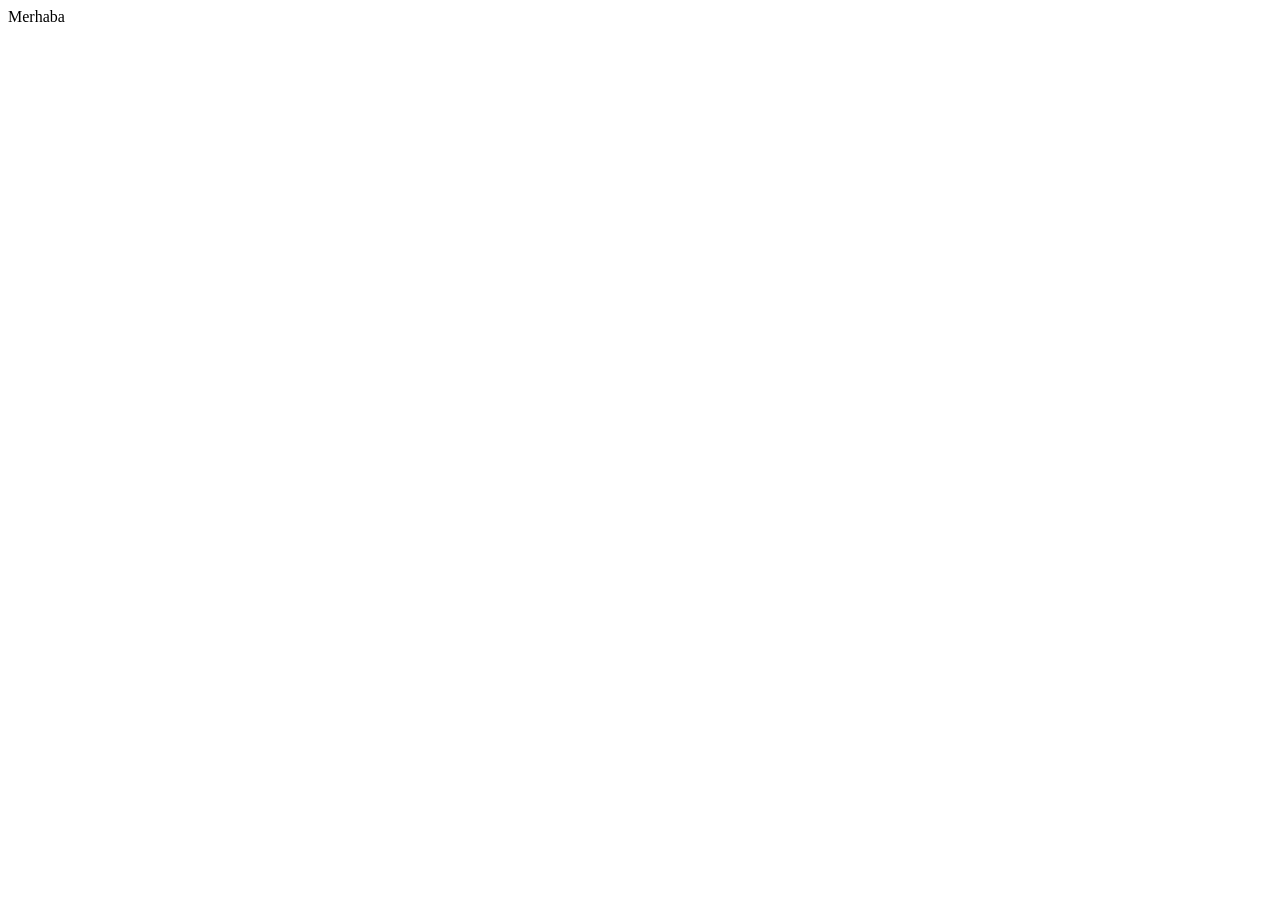
==== docs/index.html @ 9336b8a6 "first commit" ====
<!DOCTYPE html>
<html lang="en">
<head>
    <meta charset="UTF-8">
    <meta name="viewport" content="width=device-width, initial-scale=1.0">
    <meta name="description" content="A Rust library for fetching and processing web content.">
    <title>Document</title>

    <meta property="og:title" content="Document">
    <meta property="og:description" content="A Rust library for fetching and processing web content.">
    <meta property="og:image" content="">
</head>
<body>
    Merhaba
</body>
</html>
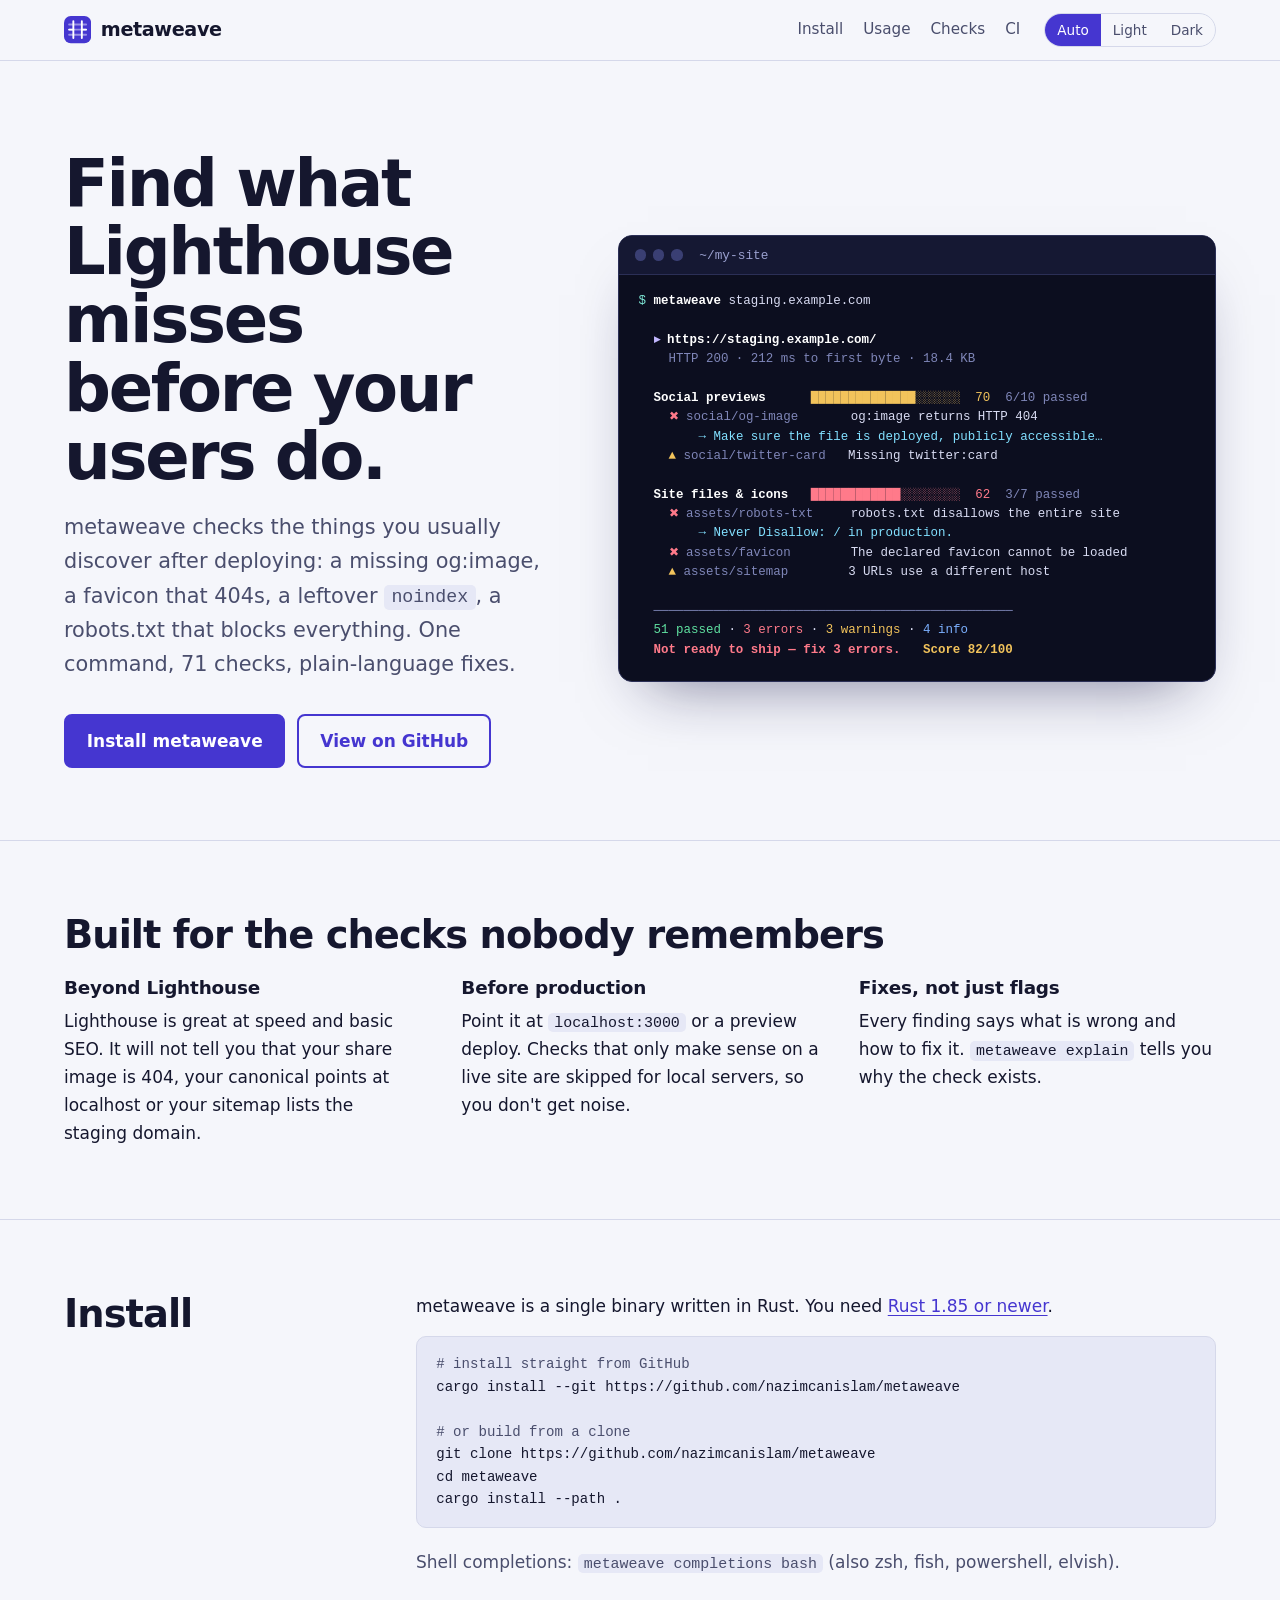
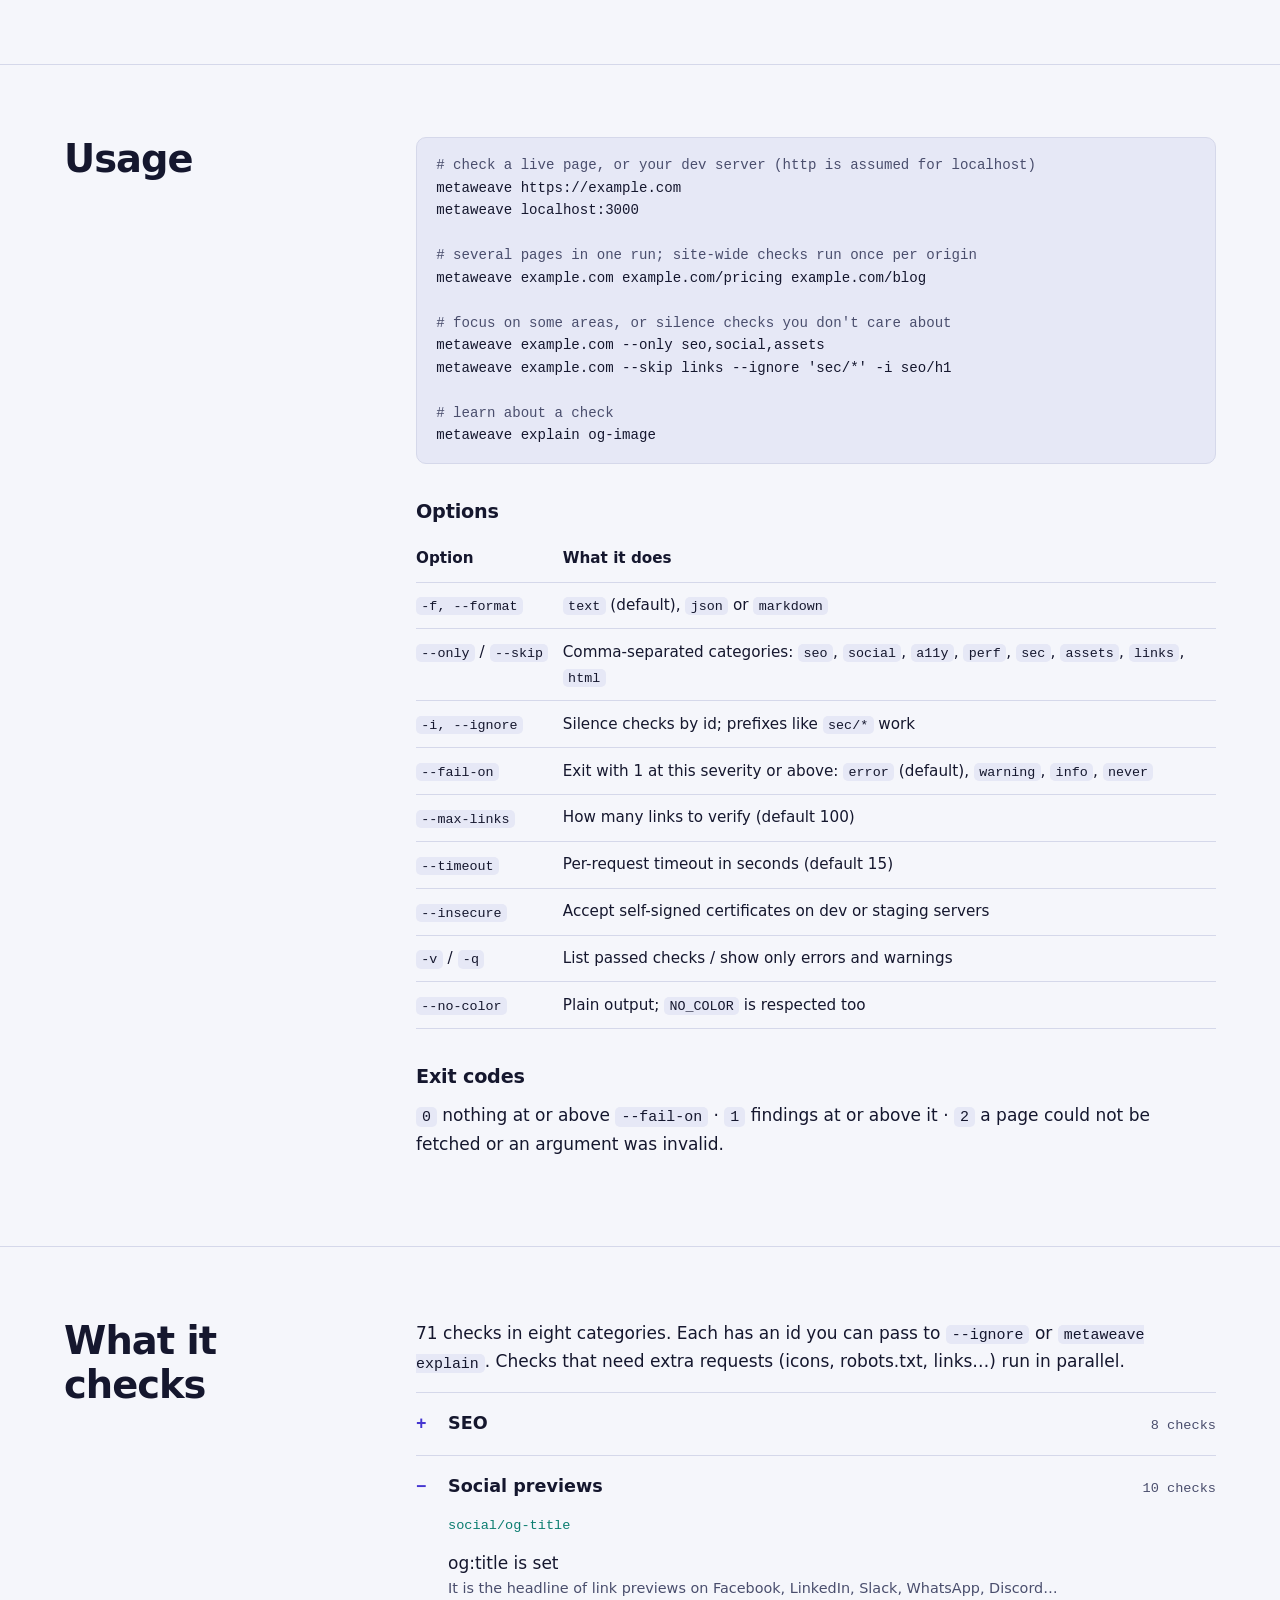
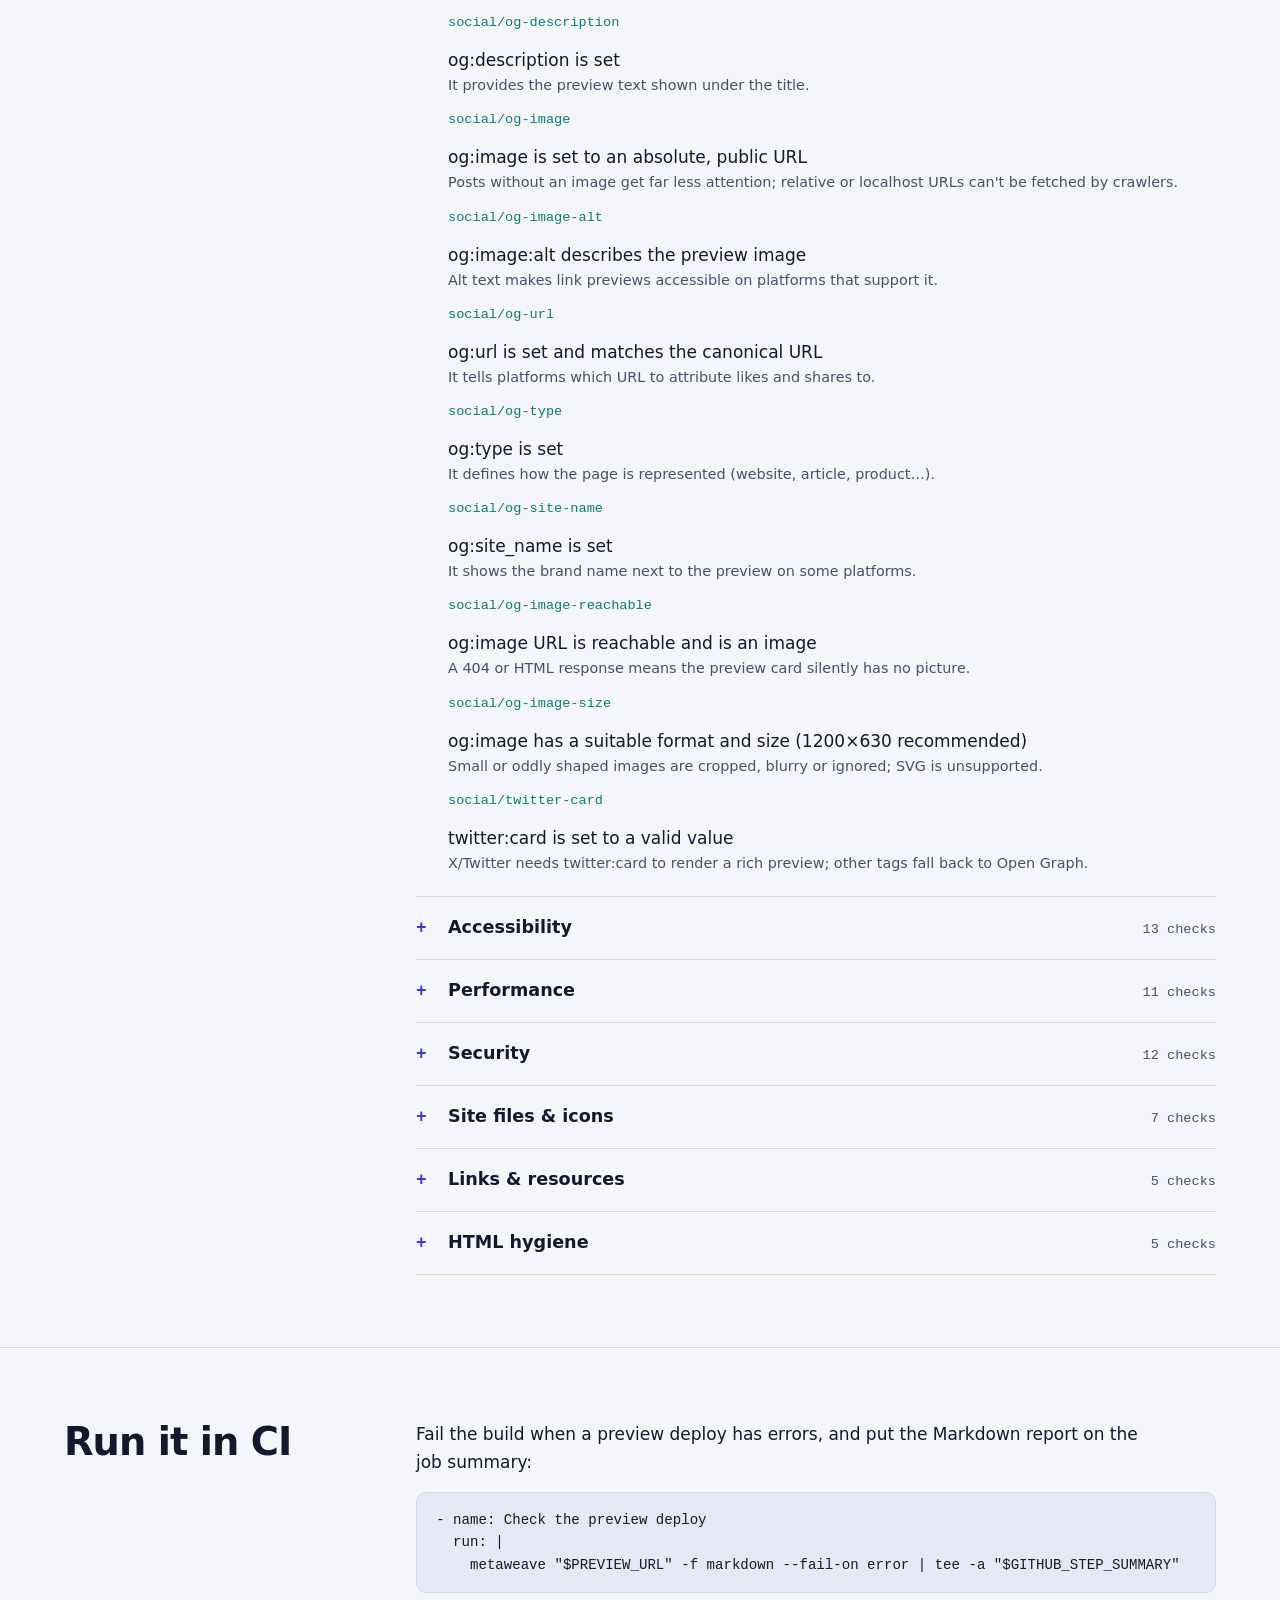
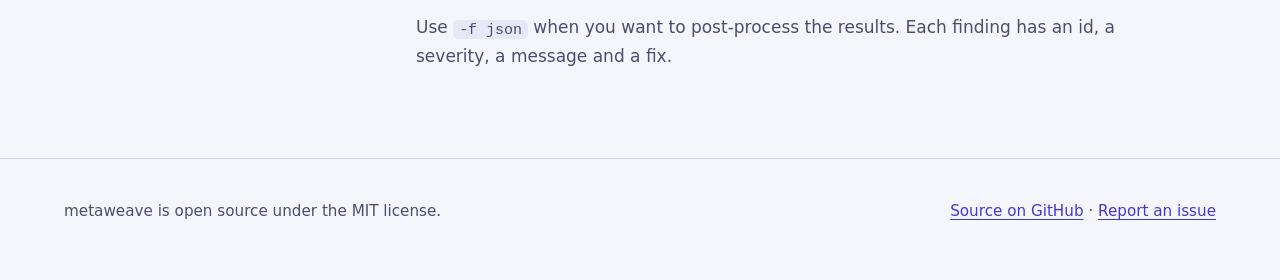
==== commit e2b57ef1: "second commmit" ====
--- a/docs/index.html
+++ b/docs/index.html
@@ -1,16 +1,905 @@
-<!DOCTYPE html>
-<html lang="en">
-<head>
-    <meta charset="UTF-8">
-    <meta name="viewport" content="width=device-width, initial-scale=1.0">
-    <meta name="description" content="A Rust library for fetching and processing web content.">
-    <title>Document</title>
-
-    <meta property="og:title" content="Document">
-    <meta property="og:description" content="A Rust library for fetching and processing web content.">
-    <meta property="og:image" content="">
-</head>
-<body>
-    Merhaba
-</body>
-</html>+<!doctype html>
+<html lang="en" style="color-scheme: dark light">
+  <head>
+    <meta charset="utf-8" />
+    <meta name="viewport" content="width=device-width, initial-scale=1" />
+    <title>metaweave — check your website before it ships</title>
+    <meta
+      name="description"
+      content="metaweave is a fast command-line tool that checks SEO, social previews, accessibility, performance, security and broken links before you deploy."
+    />
+    <link rel="canonical" href="https://nazimcanislam.github.io/metaweave/" />
+    <meta name="theme-color" content="#4536d0" />
+
+    <meta property="og:type" content="website" />
+    <meta property="og:site_name" content="metaweave" />
+    <meta
+      property="og:title"
+      content="metaweave — check your website before it ships"
+    />
+    <meta
+      property="og:description"
+      content="One command, 70+ pre-production checks: Open Graph, favicons, robots.txt, sitemap, security headers, accessibility, broken links and more."
+    />
+    <meta
+      property="og:url"
+      content="https://nazimcanislam.github.io/metaweave/"
+    />
+    <meta
+      property="og:image"
+      content="https://nazimcanislam.github.io/metaweave/og.png"
+    />
+    <meta
+      property="og:image:alt"
+      content="The metaweave logo next to the text “Check your website before it ships”."
+    />
+    <meta name="twitter:card" content="summary_large_image" />
+
+    <link rel="icon" href="favicon.svg" type="image/svg+xml" />
+    <link rel="icon" href="favicon.ico" sizes="32x32" />
+    <link rel="apple-touch-icon" href="apple-touch-icon.png" />
+    <link rel="manifest" href="site.webmanifest" />
+
+    <link rel="stylesheet" href="style.css" />
+
+    <script type="application/ld+json">
+      {
+        "@context": "https://schema.org",
+        "@type": "SoftwareApplication",
+        "name": "metaweave",
+        "applicationCategory": "DeveloperApplication",
+        "operatingSystem": "Linux, macOS, Windows",
+        "description": "A command-line tool that checks websites for SEO, social preview, accessibility, performance and security problems before launch.",
+        "offers": { "@type": "Offer", "price": "0", "priceCurrency": "USD" }
+      }
+    </script>
+  </head>
+
+  <body>
+    <a class="skip" href="#main">Skip to content</a>
+
+    <header class="site-header">
+      <div class="wrap bar">
+        <a class="brand" href="." aria-label="metaweave, back to top">
+          <svg viewBox="0 0 32 32" aria-hidden="true" focusable="false">
+            <rect width="32" height="32" rx="8" fill="var(--accent)" />
+            <path
+              d="M6 10h20M6 16h20M6 22h20"
+              stroke="var(--accent-ink)"
+              stroke-width="2.2"
+              stroke-linecap="round"
+              opacity=".45"
+            />
+            <path
+              d="M11 6v20M21 6v20"
+              stroke="var(--accent-ink)"
+              stroke-width="2.2"
+              stroke-linecap="round"
+            />
+            <path
+              d="M6 16h5m10 0h5"
+              stroke="var(--accent-ink)"
+              stroke-width="2.2"
+              stroke-linecap="round"
+            />
+          </svg>
+          metaweave
+        </a>
+        <nav class="nav" aria-label="Sections">
+          <a href="#install">Install</a>
+          <a href="#usage">Usage</a>
+          <a href="#checks">Checks</a>
+          <a href="#ci">CI</a>
+        </nav>
+        <fieldset class="theme">
+          <legend>Color theme</legend>
+          <input type="radio" name="theme" id="theme-auto" checked />
+          <label for="theme-auto">Auto</label>
+          <input type="radio" name="theme" id="theme-light" />
+          <label for="theme-light">Light</label>
+          <input type="radio" name="theme" id="theme-dark" />
+          <label for="theme-dark">Dark</label>
+        </fieldset>
+      </div>
+    </header>
+
+    <main id="main">
+      <div id="top" class="hero">
+        <div class="wrap">
+          <div>
+            <h1>Find what Lighthouse misses before your users do.</h1>
+            <p class="lead">
+              metaweave checks the things you usually discover after deploying:
+              a missing og:image, a favicon that 404s, a leftover
+              <code>noindex</code>, a robots.txt that blocks everything. One
+              command, <span data-total>71</span> checks, plain-language fixes.
+            </p>
+            <div class="cta">
+              <a class="btn primary" href="#install">Install metaweave</a>
+              <a
+                class="btn ghost"
+                href="https://github.com/nazimcanislam/metaweave"
+                >View on GitHub</a
+              >
+            </div>
+          </div>
+
+          <div
+            class="term"
+            role="img"
+            aria-label="Terminal showing metaweave reporting two errors and two warnings for a staging site"
+          >
+            <div class="term-bar">
+              <span class="dot"></span><span class="dot"></span
+              ><span class="dot"></span
+              ><span class="term-title">~/my-site</span>
+            </div>
+            <pre
+              aria-hidden="true"
+            ><span class="p">$</span> <span class="b">metaweave</span> staging.example.com
+
+  <span class="m">▸</span> <span class="b">https://staging.example.com/</span>
+    <span class="d">HTTP 200 · 212 ms to first byte · 18.4 KB</span>
+
+  <span class="b">Social previews</span>      <span class="y">██████████████░░░░░░</span>  <span class="y">70</span>  <span class="d">6/10 passed</span>
+    <span class="r">✖</span> <span class="d">social/og-image</span>       og:image returns HTTP 404
+        <span class="c">→ Make sure the file is deployed, publicly accessible…</span>
+    <span class="y">▲</span> <span class="d">social/twitter-card</span>   Missing twitter:card
+
+  <span class="b">Site files &amp; icons</span>   <span class="r">████████████░░░░░░░░</span>  <span class="r">62</span>  <span class="d">3/7 passed</span>
+    <span class="r">✖</span> <span class="d">assets/robots-txt</span>     robots.txt disallows the entire site
+        <span class="c">→ Never Disallow: / in production.</span>
+    <span class="r">✖</span> <span class="d">assets/favicon</span>        The declared favicon cannot be loaded
+    <span class="y">▲</span> <span class="d">assets/sitemap</span>        3 URLs use a different host
+
+  <span class="d">────────────────────────────────────────────────</span>
+  <span class="g">51 passed</span> · <span class="r">3 errors</span> · <span class="y">3 warnings</span> · <span class="u">4 info</span>
+  <span class="r"><b>Not ready to ship — fix 3 errors.</b></span>   <span class="y"><b>Score 82/100</b></span></pre>
+          </div>
+        </div>
+      </div>
+
+      <section aria-labelledby="why">
+        <div class="wrap">
+          <h2 id="why">Built for the checks nobody remembers</h2>
+          <div class="why">
+            <p>
+              <strong>Beyond Lighthouse</strong>Lighthouse is great at speed and
+              basic SEO. It will not tell you that your share image is 404, your
+              canonical points at localhost or your sitemap lists the staging
+              domain.
+            </p>
+            <p>
+              <strong>Before production</strong>Point it at
+              <code>localhost:3000</code> or a preview deploy. Checks that only
+              make sense on a live site are skipped for local servers, so you
+              don't get noise.
+            </p>
+            <p>
+              <strong>Fixes, not just flags</strong>Every finding says what is
+              wrong and how to fix it. <code>metaweave explain</code> tells you
+              why the check exists.
+            </p>
+          </div>
+        </div>
+      </section>
+
+      <section id="install" aria-labelledby="install-h">
+        <div class="wrap split">
+          <div>
+            <h2 id="install-h">Install</h2>
+          </div>
+          <div>
+            <p>
+              metaweave is a single binary written in Rust. You need
+              <a href="https://rustup.rs">Rust 1.85 or newer</a>.
+            </p>
+            <pre
+              class="code"
+            ><code><span class="c"># install straight from GitHub</span>
+cargo install --git https://github.com/nazimcanislam/metaweave
+
+<span class="c"># or build from a clone</span>
+git clone https://github.com/nazimcanislam/metaweave
+cd metaweave
+cargo install --path .</code></pre>
+            <p class="muted">
+              Shell completions: <code>metaweave completions bash</code> (also
+              zsh, fish, powershell, elvish).
+            </p>
+          </div>
+        </div>
+      </section>
+
+      <section id="usage" aria-labelledby="usage-h">
+        <div class="wrap split">
+          <div>
+            <h2 id="usage-h">Usage</h2>
+          </div>
+          <div>
+            <pre
+              class="code"
+            ><code><span class="c"># check a live page, or your dev server (http is assumed for localhost)</span>
+metaweave https://example.com
+metaweave localhost:3000
+
+<span class="c"># several pages in one run; site-wide checks run once per origin</span>
+metaweave example.com example.com/pricing example.com/blog
+
+<span class="c"># focus on some areas, or silence checks you don't care about</span>
+metaweave example.com --only seo,social,assets
+metaweave example.com --skip links --ignore 'sec/*' -i seo/h1
+
+<span class="c"># learn about a check</span>
+metaweave explain og-image</code></pre>
+
+            <h3>Options</h3>
+            <div class="table-scroll">
+              <table>
+                <thead>
+                  <tr>
+                    <th scope="col">Option</th>
+                    <th scope="col">What it does</th>
+                  </tr>
+                </thead>
+                <tbody>
+                  <tr>
+                    <td><code>-f, --format</code></td>
+                    <td>
+                      <code>text</code> (default), <code>json</code> or
+                      <code>markdown</code>
+                    </td>
+                  </tr>
+                  <tr>
+                    <td><code>--only</code> / <code>--skip</code></td>
+                    <td>
+                      Comma-separated categories: <code>seo</code>,
+                      <code>social</code>, <code>a11y</code>, <code>perf</code>,
+                      <code>sec</code>, <code>assets</code>, <code>links</code>,
+                      <code>html</code>
+                    </td>
+                  </tr>
+                  <tr>
+                    <td><code>-i, --ignore</code></td>
+                    <td>
+                      Silence checks by id; prefixes like
+                      <code>sec/*</code> work
+                    </td>
+                  </tr>
+                  <tr>
+                    <td><code>--fail-on</code></td>
+                    <td>
+                      Exit with 1 at this severity or above:
+                      <code>error</code> (default), <code>warning</code>,
+                      <code>info</code>, <code>never</code>
+                    </td>
+                  </tr>
+                  <tr>
+                    <td><code>--max-links</code></td>
+                    <td>How many links to verify (default 100)</td>
+                  </tr>
+                  <tr>
+                    <td><code>--timeout</code></td>
+                    <td>Per-request timeout in seconds (default 15)</td>
+                  </tr>
+                  <tr>
+                    <td><code>--insecure</code></td>
+                    <td>
+                      Accept self-signed certificates on dev or staging servers
+                    </td>
+                  </tr>
+                  <tr>
+                    <td><code>-v</code> / <code>-q</code></td>
+                    <td>List passed checks / show only errors and warnings</td>
+                  </tr>
+                  <tr>
+                    <td><code>--no-color</code></td>
+                    <td>
+                      Plain output; <code>NO_COLOR</code> is respected too
+                    </td>
+                  </tr>
+                </tbody>
+              </table>
+            </div>
+
+            <h3>Exit codes</h3>
+            <p>
+              <code>0</code> nothing at or above <code>--fail-on</code> ·
+              <code>1</code> findings at or above it · <code>2</code> a page
+              could not be fetched or an argument was invalid.
+            </p>
+          </div>
+        </div>
+      </section>
+
+      <section id="checks" aria-labelledby="checks-h">
+        <div class="wrap split">
+          <div>
+            <h2 id="checks-h">What it checks</h2>
+          </div>
+          <div>
+            <p>
+              <span data-total>71</span> checks in eight categories. Each has an
+              id you can pass to <code>--ignore</code> or
+              <code>metaweave explain</code>. Checks that need extra requests
+              (icons, robots.txt, links…) run in parallel.
+            </p>
+            <!-- checks:start -->
+            <details class="cat">
+              <summary>SEO<span class="n">8 checks</span></summary>
+              <dl>
+                <dt>seo/title</dt>
+                <dd>
+                  Document has a &lt;title&gt; of a sensible length (10–60
+                  chars)<small
+                    >The title is the headline in search results and browser
+                    tabs; long titles get truncated.</small
+                  >
+                </dd>
+                <dt>seo/description</dt>
+                <dd>
+                  Meta description is present and 50–160 chars<small
+                    >Search engines use it as the result snippet; auto-generated
+                    ones are often poor.</small
+                  >
+                </dd>
+                <dt>seo/canonical</dt>
+                <dd>
+                  Canonical URL is declared, absolute and points at the right
+                  host<small
+                    >Prevents duplicate content and stops localhost/staging URLs
+                    from leaking into search.</small
+                  >
+                </dd>
+                <dt>seo/h1</dt>
+                <dd>
+                  Page has exactly one &lt;h1&gt;<small
+                    >The h1 tells users and crawlers what the page is
+                    about.</small
+                  >
+                </dd>
+                <dt>seo/indexable</dt>
+                <dd>
+                  Page is not blocked from indexing (noindex)<small
+                    >A leftover noindex from staging silently removes the page
+                    from search results.</small
+                  >
+                </dd>
+                <dt>seo/structured-data</dt>
+                <dd>
+                  JSON-LD structured data is present and valid JSON<small
+                    >Structured data enables rich results (breadcrumbs,
+                    articles, products, FAQs).</small
+                  >
+                </dd>
+                <dt>seo/viewport</dt>
+                <dd>
+                  Responsive viewport meta tag is set<small
+                    >Without it mobile browsers render a zoomed-out desktop
+                    page; Google indexes mobile-first.</small
+                  >
+                </dd>
+                <dt>seo/link-text</dt>
+                <dd>
+                  Links use descriptive text (no “click here”)<small
+                    >Generic link text carries no meaning for crawlers or
+                    screen-reader users.</small
+                  >
+                </dd>
+              </dl>
+            </details>
+            <details class="cat" open>
+              <summary>Social previews<span class="n">10 checks</span></summary>
+              <dl>
+                <dt>social/og-title</dt>
+                <dd>
+                  og:title is set<small
+                    >It is the headline of link previews on Facebook, LinkedIn,
+                    Slack, WhatsApp, Discord…</small
+                  >
+                </dd>
+                <dt>social/og-description</dt>
+                <dd>
+                  og:description is set<small
+                    >It provides the preview text shown under the title.</small
+                  >
+                </dd>
+                <dt>social/og-image</dt>
+                <dd>
+                  og:image is set to an absolute, public URL<small
+                    >Posts without an image get far less attention; relative or
+                    localhost URLs can&#x27;t be fetched by crawlers.</small
+                  >
+                </dd>
+                <dt>social/og-image-alt</dt>
+                <dd>
+                  og:image:alt describes the preview image<small
+                    >Alt text makes link previews accessible on platforms that
+                    support it.</small
+                  >
+                </dd>
+                <dt>social/og-url</dt>
+                <dd>
+                  og:url is set and matches the canonical URL<small
+                    >It tells platforms which URL to attribute likes and shares
+                    to.</small
+                  >
+                </dd>
+                <dt>social/og-type</dt>
+                <dd>
+                  og:type is set<small
+                    >It defines how the page is represented (website, article,
+                    product…).</small
+                  >
+                </dd>
+                <dt>social/og-site-name</dt>
+                <dd>
+                  og:site_name is set<small
+                    >It shows the brand name next to the preview on some
+                    platforms.</small
+                  >
+                </dd>
+                <dt>social/og-image-reachable</dt>
+                <dd>
+                  og:image URL is reachable and is an image<small
+                    >A 404 or HTML response means the preview card silently has
+                    no picture.</small
+                  >
+                </dd>
+                <dt>social/og-image-size</dt>
+                <dd>
+                  og:image has a suitable format and size (1200×630
+                  recommended)<small
+                    >Small or oddly shaped images are cropped, blurry or
+                    ignored; SVG is unsupported.</small
+                  >
+                </dd>
+                <dt>social/twitter-card</dt>
+                <dd>
+                  twitter:card is set to a valid value<small
+                    >X/Twitter needs twitter:card to render a rich preview;
+                    other tags fall back to Open Graph.</small
+                  >
+                </dd>
+              </dl>
+            </details>
+            <details class="cat">
+              <summary>Accessibility<span class="n">13 checks</span></summary>
+              <dl>
+                <dt>a11y/lang</dt>
+                <dd>
+                  &lt;html&gt; has a valid lang attribute<small
+                    >Screen readers pick pronunciation rules from it; browsers
+                    use it for translation and hyphenation.</small
+                  >
+                </dd>
+                <dt>a11y/img-alt</dt>
+                <dd>
+                  Every &lt;img&gt; has an alt attribute<small
+                    >Without alt, screen readers read out the file name and
+                    blind users miss the content.</small
+                  >
+                </dd>
+                <dt>a11y/link-name</dt>
+                <dd>
+                  Every link has an accessible name<small
+                    >Icon-only or empty links are announced as just
+                    “link”.</small
+                  >
+                </dd>
+                <dt>a11y/button-name</dt>
+                <dd>
+                  Every button has an accessible name<small
+                    >Unlabelled buttons are unusable with a screen
+                    reader.</small
+                  >
+                </dd>
+                <dt>a11y/form-label</dt>
+                <dd>
+                  Every form field has a label<small
+                    >Placeholders disappear and are not labels; unlabelled
+                    fields can&#x27;t be identified by assistive tech.</small
+                  >
+                </dd>
+                <dt>a11y/heading-order</dt>
+                <dd>
+                  Headings are non-empty and do not skip levels<small
+                    >Screen-reader users navigate by headings; skipped levels
+                    break the outline.</small
+                  >
+                </dd>
+                <dt>a11y/viewport-zoom</dt>
+                <dd>
+                  Pinch-zoom is not disabled<small
+                    >Users with low vision rely on zooming.</small
+                  >
+                </dd>
+                <dt>a11y/duplicate-id</dt>
+                <dd>
+                  id attributes are unique<small
+                    >Duplicate ids break label associations, anchors and ARIA
+                    references.</small
+                  >
+                </dd>
+                <dt>a11y/landmarks</dt>
+                <dd>
+                  Page has a &lt;main&gt; landmark<small
+                    >Landmarks let assistive-tech users jump straight to the
+                    content.</small
+                  >
+                </dd>
+                <dt>a11y/iframe-title</dt>
+                <dd>
+                  Every &lt;iframe&gt; has a title<small
+                    >The title tells screen-reader users what the frame
+                    contains.</small
+                  >
+                </dd>
+                <dt>a11y/video-captions</dt>
+                <dd>
+                  Videos provide captions or subtitles<small
+                    >Deaf and hard-of-hearing users need captions (WCAG
+                    1.2.2).</small
+                  >
+                </dd>
+                <dt>a11y/tabindex</dt>
+                <dd>
+                  No positive tabindex values<small
+                    >Positive tabindex overrides the natural focus order and
+                    confuses keyboard users.</small
+                  >
+                </dd>
+                <dt>a11y/skip-link</dt>
+                <dd>
+                  A “skip to content” link is available<small
+                    >Keyboard users otherwise tab through the whole navigation
+                    on every page.</small
+                  >
+                </dd>
+              </dl>
+            </details>
+            <details class="cat">
+              <summary>Performance<span class="n">11 checks</span></summary>
+              <dl>
+                <dt>perf/ttfb</dt>
+                <dd>
+                  Server responds quickly (TTFB ≤ 600 ms)<small
+                    >A slow first byte delays everything else, including Largest
+                    Contentful Paint.</small
+                  >
+                </dd>
+                <dt>perf/html-size</dt>
+                <dd>
+                  HTML document is lean (&lt; 100 KB)<small
+                    >Large HTML delays parsing and first render.</small
+                  >
+                </dd>
+                <dt>perf/compression</dt>
+                <dd>
+                  HTML is served compressed (gzip/brotli/zstd)<small
+                    >Compression typically cuts text transfer by 70% or
+                    more.</small
+                  >
+                </dd>
+                <dt>perf/redirects</dt>
+                <dd>
+                  Page is reached without redirect chains<small
+                    >Each redirect adds a full round trip before content starts
+                    loading.</small
+                  >
+                </dd>
+                <dt>perf/render-blocking</dt>
+                <dd>
+                  Scripts in &lt;head&gt; are async, defer or modules<small
+                    >Synchronous scripts block HTML parsing and delay first
+                    paint.</small
+                  >
+                </dd>
+                <dt>perf/img-dimensions</dt>
+                <dd>
+                  Images declare width and height<small
+                    >Without dimensions the layout jumps when images load
+                    (Cumulative Layout Shift).</small
+                  >
+                </dd>
+                <dt>perf/img-lazy</dt>
+                <dd>
+                  Below-the-fold images are lazy-loaded<small
+                    >Lazy loading saves bandwidth and speeds up the initial
+                    render.</small
+                  >
+                </dd>
+                <dt>perf/img-format</dt>
+                <dd>
+                  Modern image formats (WebP/AVIF/SVG) are used<small
+                    >WebP and AVIF are often 25–50% smaller than
+                    JPEG/PNG.</small
+                  >
+                </dd>
+                <dt>perf/dom-size</dt>
+                <dd>
+                  DOM is reasonably small (&lt; 1500 elements)<small
+                    >Large DOMs slow down style calculation, layout and memory
+                    use.</small
+                  >
+                </dd>
+                <dt>perf/cache-headers</dt>
+                <dd>
+                  Static assets have cache headers<small
+                    >Without caching, repeat visits re-download every
+                    file.</small
+                  >
+                </dd>
+                <dt>perf/img-weight</dt>
+                <dd>
+                  Images are reasonably sized (&lt; 500 KB each)<small
+                    >Oversized images are the most common cause of slow
+                    pages.</small
+                  >
+                </dd>
+              </dl>
+            </details>
+            <details class="cat">
+              <summary>Security<span class="n">12 checks</span></summary>
+              <dl>
+                <dt>sec/https</dt>
+                <dd>
+                  Site is served over HTTPS and http:// redirects to it<small
+                    >HTTPS protects users and is required for many modern
+                    browser features.</small
+                  >
+                </dd>
+                <dt>sec/hsts</dt>
+                <dd>
+                  Strict-Transport-Security is set (max-age ≥ 6 months)<small
+                    >HSTS prevents downgrade attacks by forcing HTTPS.</small
+                  >
+                </dd>
+                <dt>sec/csp</dt>
+                <dd>
+                  Content-Security-Policy is set and avoids unsafe-inline<small
+                    >CSP is the strongest defence against cross-site
+                    scripting.</small
+                  >
+                </dd>
+                <dt>sec/nosniff</dt>
+                <dd>
+                  X-Content-Type-Options: nosniff is set<small
+                    >It stops browsers from MIME-sniffing responses into
+                    executable types.</small
+                  >
+                </dd>
+                <dt>sec/frame-protection</dt>
+                <dd>
+                  Clickjacking protection (frame-ancestors /
+                  X-Frame-Options)<small
+                    >It stops other sites from embedding your pages in invisible
+                    frames.</small
+                  >
+                </dd>
+                <dt>sec/referrer-policy</dt>
+                <dd>
+                  Referrer-Policy is set<small
+                    >It controls how much URL information leaks to other
+                    sites.</small
+                  >
+                </dd>
+                <dt>sec/permissions-policy</dt>
+                <dd>
+                  Permissions-Policy is set<small
+                    >It disables powerful features (camera, geolocation…) you
+                    don&#x27;t use.</small
+                  >
+                </dd>
+                <dt>sec/mixed-content</dt>
+                <dd>
+                  No http:// subresources on HTTPS pages<small
+                    >Browsers block or warn about mixed content, breaking images
+                    and scripts.</small
+                  >
+                </dd>
+                <dt>sec/sri</dt>
+                <dd>
+                  Third-party scripts and styles use Subresource Integrity<small
+                    >SRI ensures a compromised CDN can&#x27;t inject malicious
+                    code into your page.</small
+                  >
+                </dd>
+                <dt>sec/target-blank</dt>
+                <dd>
+                  target=&quot;_blank&quot; links use
+                  rel=&quot;noopener&quot;<small
+                    >Older browsers give the opened page access to
+                    window.opener.</small
+                  >
+                </dd>
+                <dt>sec/cookies</dt>
+                <dd>
+                  Cookies set Secure, HttpOnly and SameSite<small
+                    >These flags protect session cookies from theft and
+                    CSRF.</small
+                  >
+                </dd>
+                <dt>sec/server-header</dt>
+                <dd>
+                  Server headers don&#x27;t reveal software versions<small
+                    >Version banners help attackers target known
+                    vulnerabilities.</small
+                  >
+                </dd>
+              </dl>
+            </details>
+            <details class="cat">
+              <summary>
+                Site files &amp; icons<span class="n">7 checks</span>
+              </summary>
+              <dl>
+                <dt>assets/favicon</dt>
+                <dd>
+                  Favicon is declared and reachable<small
+                    >A missing favicon shows a blank tab icon and fills server
+                    logs with 404s.</small
+                  >
+                </dd>
+                <dt>assets/apple-touch-icon</dt>
+                <dd>
+                  Apple touch icon (180×180) is available<small
+                    >It is used when people add your site to the iOS home
+                    screen.</small
+                  >
+                </dd>
+                <dt>assets/manifest</dt>
+                <dd>
+                  Web app manifest is valid (name, 192/512 icons)<small
+                    >It is needed for installable PWAs and good Android
+                    home-screen icons.</small
+                  >
+                </dd>
+                <dt>assets/theme-color</dt>
+                <dd>
+                  theme-color meta tag is set<small
+                    >It tints the browser UI on mobile to match your
+                    brand.</small
+                  >
+                </dd>
+                <dt>assets/robots-txt</dt>
+                <dd>
+                  robots.txt exists and doesn&#x27;t block everything<small
+                    >A leftover “Disallow: /” from staging removes the whole
+                    site from search.</small
+                  >
+                </dd>
+                <dt>assets/sitemap</dt>
+                <dd>
+                  sitemap.xml exists, is valid and lists production URLs<small
+                    >It helps crawlers discover pages; wrong hosts mean staging
+                    URLs get indexed.</small
+                  >
+                </dd>
+                <dt>assets/not-found-page</dt>
+                <dd>
+                  Unknown URLs return a real 404 status<small
+                    >Soft 404s (200 on missing pages) confuse search engines and
+                    monitoring.</small
+                  >
+                </dd>
+              </dl>
+            </details>
+            <details class="cat">
+              <summary>
+                Links &amp; resources<span class="n">5 checks</span>
+              </summary>
+              <dl>
+                <dt>links/internal</dt>
+                <dd>
+                  Internal links resolve without errors<small
+                    >Broken links hurt users and SEO.</small
+                  >
+                </dd>
+                <dt>links/external</dt>
+                <dd>
+                  External links are alive<small
+                    >Dead outbound links make a site look abandoned.</small
+                  >
+                </dd>
+                <dt>links/resources</dt>
+                <dd>
+                  Images, scripts and stylesheets load<small
+                    >A 404 resource means a broken layout or missing
+                    functionality.</small
+                  >
+                </dd>
+                <dt>links/anchors</dt>
+                <dd>
+                  #fragment links point to existing ids<small
+                    >Broken in-page anchors silently do nothing.</small
+                  >
+                </dd>
+                <dt>links/placeholder</dt>
+                <dd>
+                  No placeholder links (href=&quot;#&quot; or javascript:)<small
+                    >They aren&#x27;t real links: inaccessible, and they break
+                    middle-click and open-in-new-tab.</small
+                  >
+                </dd>
+              </dl>
+            </details>
+            <details class="cat">
+              <summary>HTML hygiene<span class="n">5 checks</span></summary>
+              <dl>
+                <dt>html/status</dt>
+                <dd>
+                  Page responds with a 2xx status<small
+                    >Error pages are not indexed and usually indicate a broken
+                    deploy.</small
+                  >
+                </dd>
+                <dt>html/doctype</dt>
+                <dd>
+                  Document starts with &lt;!DOCTYPE html&gt;<small
+                    >Without it browsers fall into quirks mode with inconsistent
+                    rendering.</small
+                  >
+                </dd>
+                <dt>html/charset</dt>
+                <dd>
+                  Character encoding is declared as UTF-8<small
+                    >Otherwise special characters (ş, ğ, ü, é, emoji…) may
+                    render as garbage.</small
+                  >
+                </dd>
+                <dt>html/deprecated</dt>
+                <dd>
+                  No obsolete HTML elements<small
+                    >Tags like font, center and marquee are unsupported or
+                    discouraged.</small
+                  >
+                </dd>
+                <dt>html/meta-refresh</dt>
+                <dd>
+                  No &lt;meta http-equiv=&quot;refresh&quot;&gt; redirects<small
+                    >Meta refresh is slow and bad for accessibility and
+                    SEO.</small
+                  >
+                </dd>
+              </dl>
+            </details>
+            <!-- checks:end -->
+          </div>
+        </div>
+      </section>
+
+      <section id="ci" aria-labelledby="ci-h">
+        <div class="wrap split">
+          <div>
+            <h2 id="ci-h">Run it in CI</h2>
+          </div>
+          <div>
+            <p>
+              Fail the build when a preview deploy has errors, and put the
+              Markdown report on the job summary:
+            </p>
+            <pre class="code"><code>- name: Check the preview deploy
+  run: |
+    metaweave "$PREVIEW_URL" -f markdown --fail-on error | tee -a "$GITHUB_STEP_SUMMARY"</code></pre>
+            <p class="muted">
+              Use <code>-f json</code> when you want to post-process the
+              results. Each finding has an id, a severity, a message and a fix.
+            </p>
+          </div>
+        </div>
+      </section>
+    </main>
+
+    <footer>
+      <div class="wrap">
+        <p>metaweave is open source under the MIT license.</p>
+        <p>
+          <a href="https://github.com/nazimcanislam/metaweave" target="_blank">Source on GitHub</a>
+          <span>·</span>
+          <a href="https://github.com/nazimcanislam/metaweave/issues" target="_blank">Report an issue</a>
+        </p>
+      </div>
+    </footer>
+  </body>
+</html>
--- a/docs/style.css
+++ b/docs/style.css
@@ -0,0 +1,206 @@
+/* metaweave docs — light/dark theming is pure CSS:
+   • default follows the OS (prefers-color-scheme)
+   • the radio buttons in the header override it via :has() */
+
+:root {
+  color-scheme: light dark;
+  --bg: #f5f6fb;
+  --bg-soft: #eceef8;
+  --ink: #15172e;
+  --ink-soft: #4a4e6d;
+  --line: #d5d8ea;
+  --accent: #4536d0;
+  --accent-ink: #ffffff;
+  --thread: #0b7d70;
+  --code-bg: #e6e8f6;
+  --focus: #4536d0;
+  --serif:  "Segoe UI", system-ui, -apple-system, "Helvetica Neue", Arial, sans-serif;
+  --mono: ui-monospace, "SF Mono", Menlo, Consolas, "Liberation Mono", monospace;
+}
+
+@media (prefers-color-scheme: dark) {
+  :root:not(:has(#theme-light:checked)) {
+    --bg: #0f1226;
+    --bg-soft: #171a35;
+    --ink: #e9ebfb;
+    --ink-soft: #a9aed0;
+    --line: #2b2f56;
+    --accent: #a99cff;
+    --accent-ink: #0f1226;
+    --thread: #4fd8c4;
+    --code-bg: #1b1f3f;
+    --focus: #a99cff;
+  }
+}
+
+:root:has(#theme-dark:checked) {
+  color-scheme: dark;
+  --bg: #0f1226;
+  --bg-soft: #171a35;
+  --ink: #e9ebfb;
+  --ink-soft: #a9aed0;
+  --line: #2b2f56;
+  --accent: #a99cff;
+  --accent-ink: #0f1226;
+  --thread: #4fd8c4;
+  --code-bg: #1b1f3f;
+  --focus: #a99cff;
+}
+
+:root:has(#theme-light:checked) { color-scheme: light; }
+
+*, *::before, *::after { box-sizing: border-box; }
+html { scroll-behavior: smooth; scroll-padding-top: 5rem; }
+@media (prefers-reduced-motion: reduce) { html { scroll-behavior: auto; } }
+
+body {
+  margin: 0;
+  background: var(--bg);
+  color: var(--ink);
+  font-family: var(--serif);
+  font-size: 1.0625rem;
+  line-height: 1.65;
+  -webkit-font-smoothing: antialiased;
+}
+
+a { color: var(--accent); text-underline-offset: 0.2em; }
+a:hover { text-decoration-thickness: 2px; }
+:focus-visible { outline: 3px solid var(--focus); outline-offset: 3px; border-radius: 4px; }
+
+.skip {
+  position: absolute; left: 1rem; top: -4rem; z-index: 20;
+  background: var(--accent); color: var(--accent-ink);
+  padding: 0.6rem 1rem; border-radius: 6px; text-decoration: none; font-weight: 600;
+}
+.skip:focus { top: 1rem; }
+
+.wrap { width: min(72rem, 100% - 2.5rem); margin-inline: auto; }
+
+/* ── header ─────────────────────────────────────────── */
+.site-header {
+  position: sticky; top: 0; z-index: 10;
+  background: color-mix(in srgb, var(--bg) 88%, transparent);
+  backdrop-filter: blur(10px);
+  border-bottom: 1px solid var(--line);
+}
+.bar { display: flex; align-items: center; gap: 1.5rem; min-height: 3.75rem; }
+.brand {
+  display: inline-flex; align-items: center; gap: 0.6rem;
+  font-weight: 800; font-size: 1.2rem; letter-spacing: -0.02em;
+  color: var(--ink); text-decoration: none;
+}
+.brand svg { width: 1.7rem; height: 1.7rem; }
+.nav { display: flex; gap: 1.25rem; margin-left: auto; }
+.nav a { color: var(--ink-soft); text-decoration: none; font-weight: 500; font-size: 0.95rem; }
+.nav a:hover { color: var(--ink); text-decoration: underline; }
+
+.theme { border: 0; margin: 0; padding: 0; display: flex; border: 1px solid var(--line); border-radius: 999px; overflow: hidden; }
+.theme legend { position: absolute; width: 1px; height: 1px; overflow: hidden; clip-path: inset(50%); }
+.theme input { position: absolute; opacity: 0; width: 1px; height: 1px; }
+.theme label {
+  padding: 0.3rem 0.75rem; font-size: 0.85rem; font-weight: 500; cursor: pointer;
+  color: var(--ink-soft); user-select: none;
+}
+.theme label:hover { color: var(--ink); }
+.theme input:checked + label { background: var(--accent); color: var(--accent-ink); }
+.theme input:focus-visible + label { outline: 3px solid var(--focus); outline-offset: -3px; }
+
+/* ── hero ───────────────────────────────────────────── */
+.hero { padding: clamp(2.5rem, 7vw, 5.5rem) 0 clamp(2.5rem, 6vw, 4.5rem); }
+.hero .wrap { display: grid; gap: 3rem; grid-template-columns: minmax(0, 1fr); align-items: center; }
+@media (min-width: 62rem) { .hero .wrap { grid-template-columns: minmax(0, 0.9fr) minmax(0, 1.1fr); gap: 4rem; } }
+
+h1 {
+  margin: 0 0 1.25rem;
+  font-size: clamp(2.4rem, 5.4vw, 4.1rem);
+  line-height: 1.04; letter-spacing: -0.035em; font-weight: 800;
+  text-wrap: balance;
+}
+.lead { font-size: clamp(1.1rem, 2vw, 1.3rem); color: var(--ink-soft); max-width: 34rem; margin: 0 0 2rem; }
+.cta { display: flex; flex-wrap: wrap; gap: 0.75rem; }
+.btn {
+  display: inline-block; padding: 0.7rem 1.3rem; border-radius: 8px; font-weight: 600;
+  text-decoration: none; border: 2px solid var(--accent);
+}
+.btn.primary { background: var(--accent); color: var(--accent-ink); }
+.btn.primary:hover { filter: brightness(1.1); }
+.btn.ghost { color: var(--accent); }
+.btn.ghost:hover { background: var(--bg-soft); }
+
+/* terminal — always dark, like a real one */
+.term {
+  background: #0c0e1f; color: #d9dcf3; border-radius: 14px;
+  border: 1px solid #2b2f56; box-shadow: 0 30px 60px -30px rgba(20, 20, 70, 0.55);
+  overflow: hidden; min-width: 0;
+}
+.term-bar { display: flex; align-items: center; gap: 0.45rem; padding: 0.7rem 1rem; background: #151833; border-bottom: 1px solid #2b2f56; }
+.dot { width: 0.7rem; height: 0.7rem; border-radius: 50%; background: #3a3f73; }
+.term-title { margin-left: 0.6rem; font: 0.8rem var(--mono); color: #9aa0cf; }
+.term pre { margin: 0; padding: 1.1rem 1.25rem 1.3rem; overflow-x: auto; font: 0.78rem/1.55 var(--mono); tab-size: 2; }
+.term .p { color: #7ee7d6; }
+.term .d { color: #7f86b8; }
+.term .b { font-weight: 700; color: #ffffff; }
+.term .g { color: #5fe0a0; }
+.term .r { color: #ff7a8a; }
+.term .y { color: #f2c35b; }
+.term .u { color: #7cb0ff; }
+.term .c { color: #82e0ff; }
+.term .m { color: #c3b8ff; font-weight: 700; }
+
+/* ── sections ───────────────────────────────────────── */
+section { padding: clamp(2.5rem, 6vw, 4.5rem) 0; border-top: 1px solid var(--line); }
+h2 { margin: 0 0 1rem; font-size: clamp(1.7rem, 3.4vw, 2.4rem); line-height: 1.15; letter-spacing: -0.025em; font-weight: 800; }
+h3 { margin: 2rem 0 0.5rem; font-size: 1.2rem; letter-spacing: -0.01em; }
+p { margin: 0 0 1rem; max-width: 46rem; }
+.muted { color: var(--ink-soft); }
+
+.split { display: grid; gap: 2rem 4rem; }
+@media (min-width: 56rem) { .split { grid-template-columns: minmax(0, 18rem) minmax(0, 1fr); } }
+.split > :first-child h2 { position: sticky; top: 5.5rem; }
+
+code, kbd { font-family: var(--mono); font-size: 0.88em; background: var(--code-bg); padding: 0.12em 0.4em; border-radius: 5px; }
+pre.code {
+  background: var(--code-bg); border: 1px solid var(--line); border-radius: 10px;
+  padding: 1rem 1.2rem; overflow-x: auto; font: 0.88rem/1.6 var(--mono); margin: 0 0 1.25rem; max-width: 100%;
+}
+pre.code code { background: none; padding: 0; font-size: inherit; }
+pre.code .c { color: var(--ink-soft); }
+
+.table-scroll { overflow-x: auto; margin: 0 0 1.5rem; }
+table { border-collapse: collapse; width: 100%; font-size: 0.95rem; }
+th, td { text-align: left; padding: 0.65rem 0.9rem 0.65rem 0; border-bottom: 1px solid var(--line); vertical-align: top; }
+th { font-weight: 700; color: var(--ink); white-space: nowrap; }
+td:first-child { white-space: nowrap; }
+
+.why { display: grid; gap: 2rem; }
+.why p { margin: 0; }
+.why strong { display: block; font-size: 1.15rem; margin-bottom: 0.2rem; letter-spacing: -0.01em; }
+@media (min-width: 56rem) { .why { grid-template-columns: repeat(3, 1fr); gap: 2.5rem; } }
+
+/* check catalogue */
+.cat { border-top: 1px solid var(--line); }
+.cat:last-of-type { border-bottom: 1px solid var(--line); }
+.cat summary {
+  cursor: pointer; padding: 1rem 0; display: flex; gap: 1rem; align-items: baseline; list-style: none;
+  font-weight: 700; font-size: 1.1rem;
+}
+.cat summary::-webkit-details-marker { display: none; }
+.cat summary::before { content: "+"; font-family: var(--mono); color: var(--accent); width: 1rem; flex: none; }
+.cat[open] summary::before { content: "−"; }
+.cat summary .n { margin-left: auto; font: 500 0.85rem var(--mono); color: var(--ink-soft); }
+.cat dl { margin: 0 0 1.25rem 2rem; display: grid; gap: 0.9rem; }
+.cat dt { font: 500 0.85rem var(--mono); color: var(--thread); }
+.cat dd { margin: 0.1rem 0 0; }
+.cat dd small { display: block; color: var(--ink-soft); font-size: 0.9rem; }
+
+footer { border-top: 1px solid var(--line); padding: 2.5rem 0 3.5rem; color: var(--ink-soft); font-size: 0.95rem; }
+footer .wrap { display: flex; flex-wrap: wrap; gap: 0.75rem 2rem; justify-content: space-between; }
+footer p { margin: 0; }
+
+@media (max-width: 40rem) {
+  .nav { display: none; }
+  .theme { margin-left: auto; }
+}
+@media print {
+  .site-header, .skip { display: none; }
+}
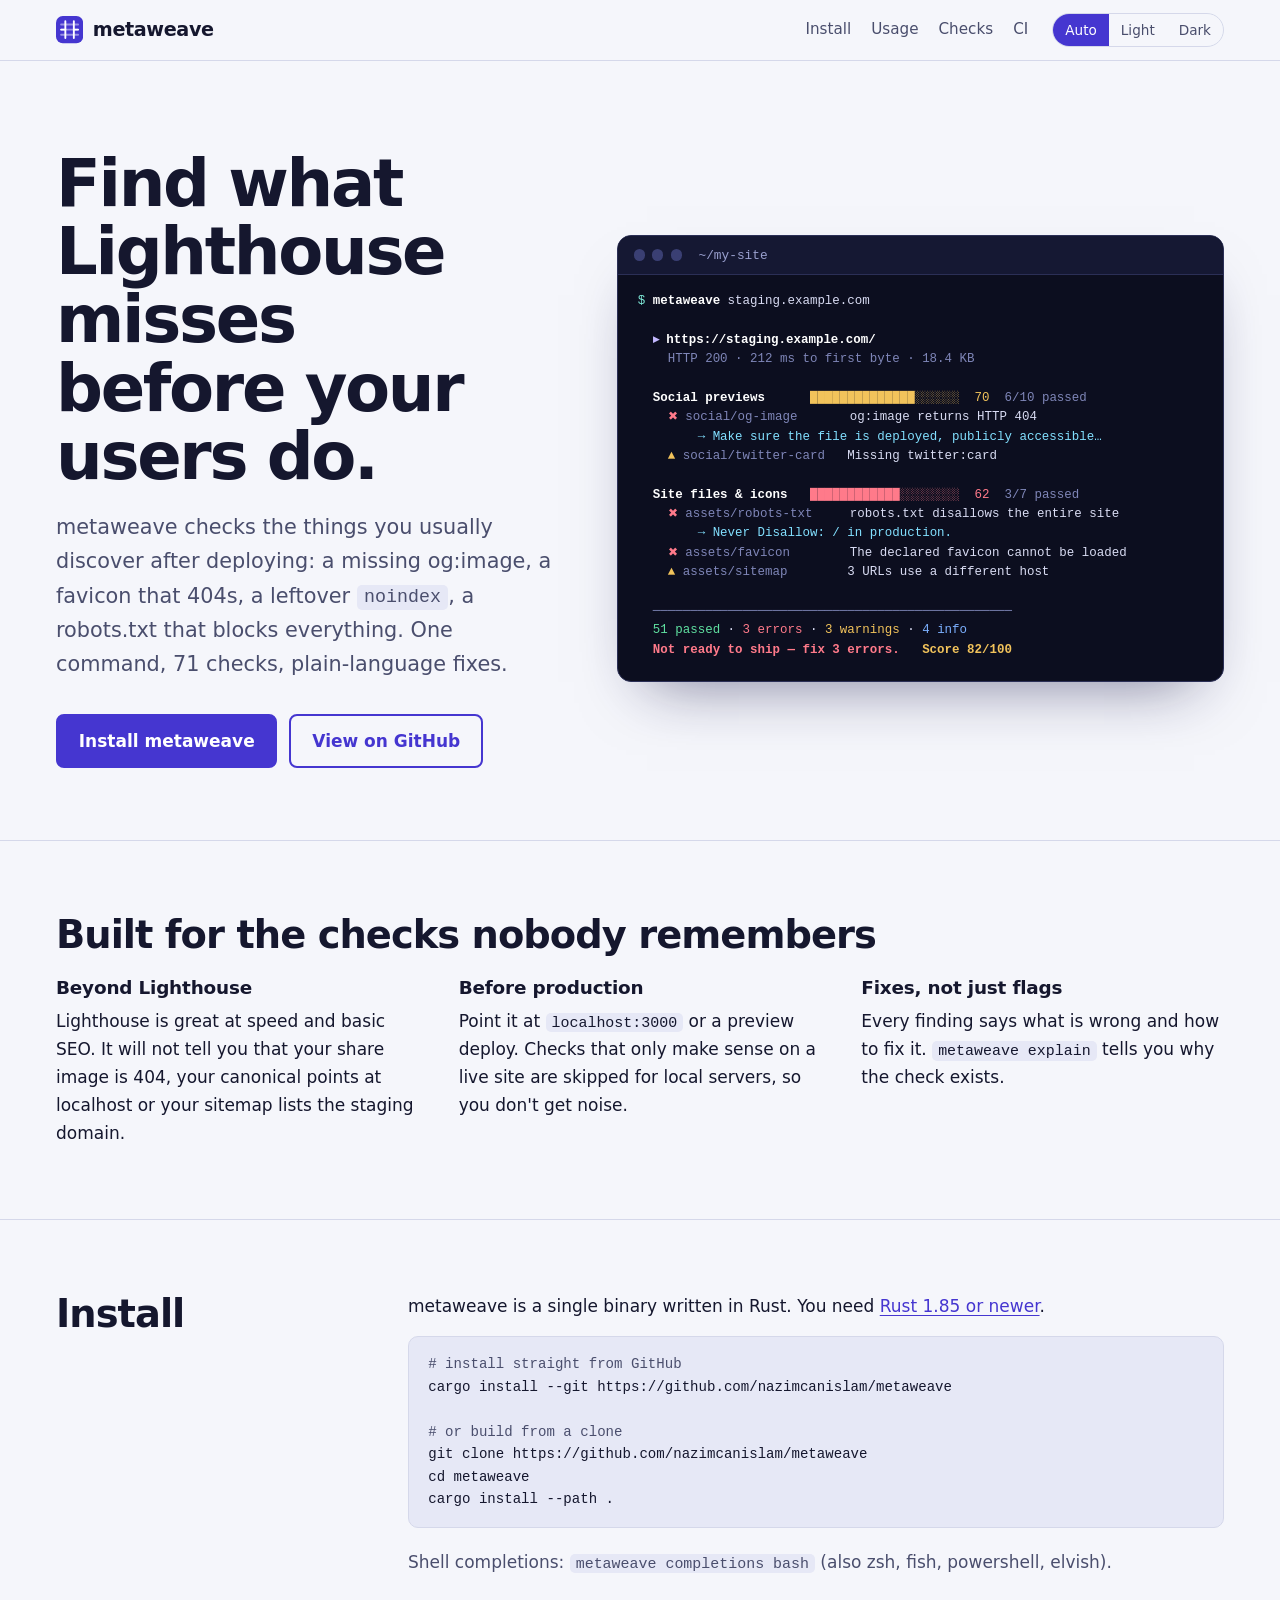
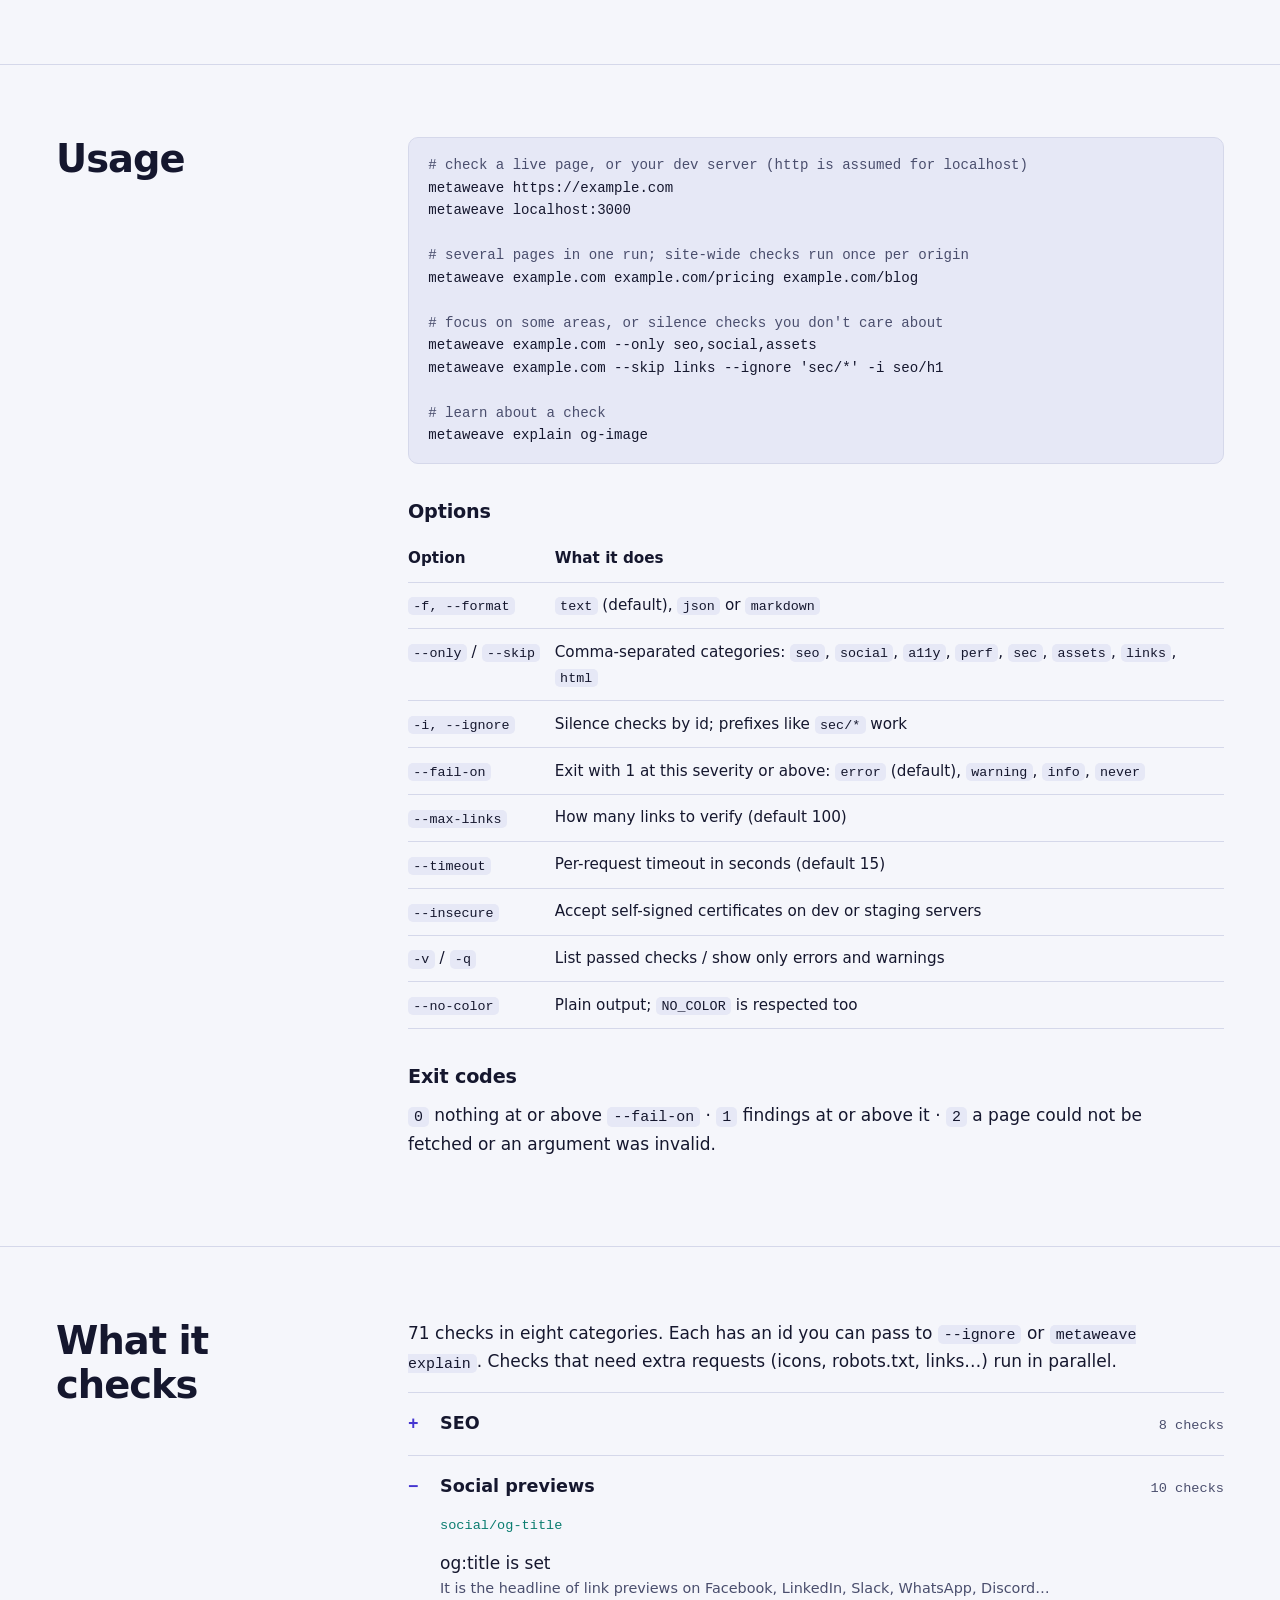
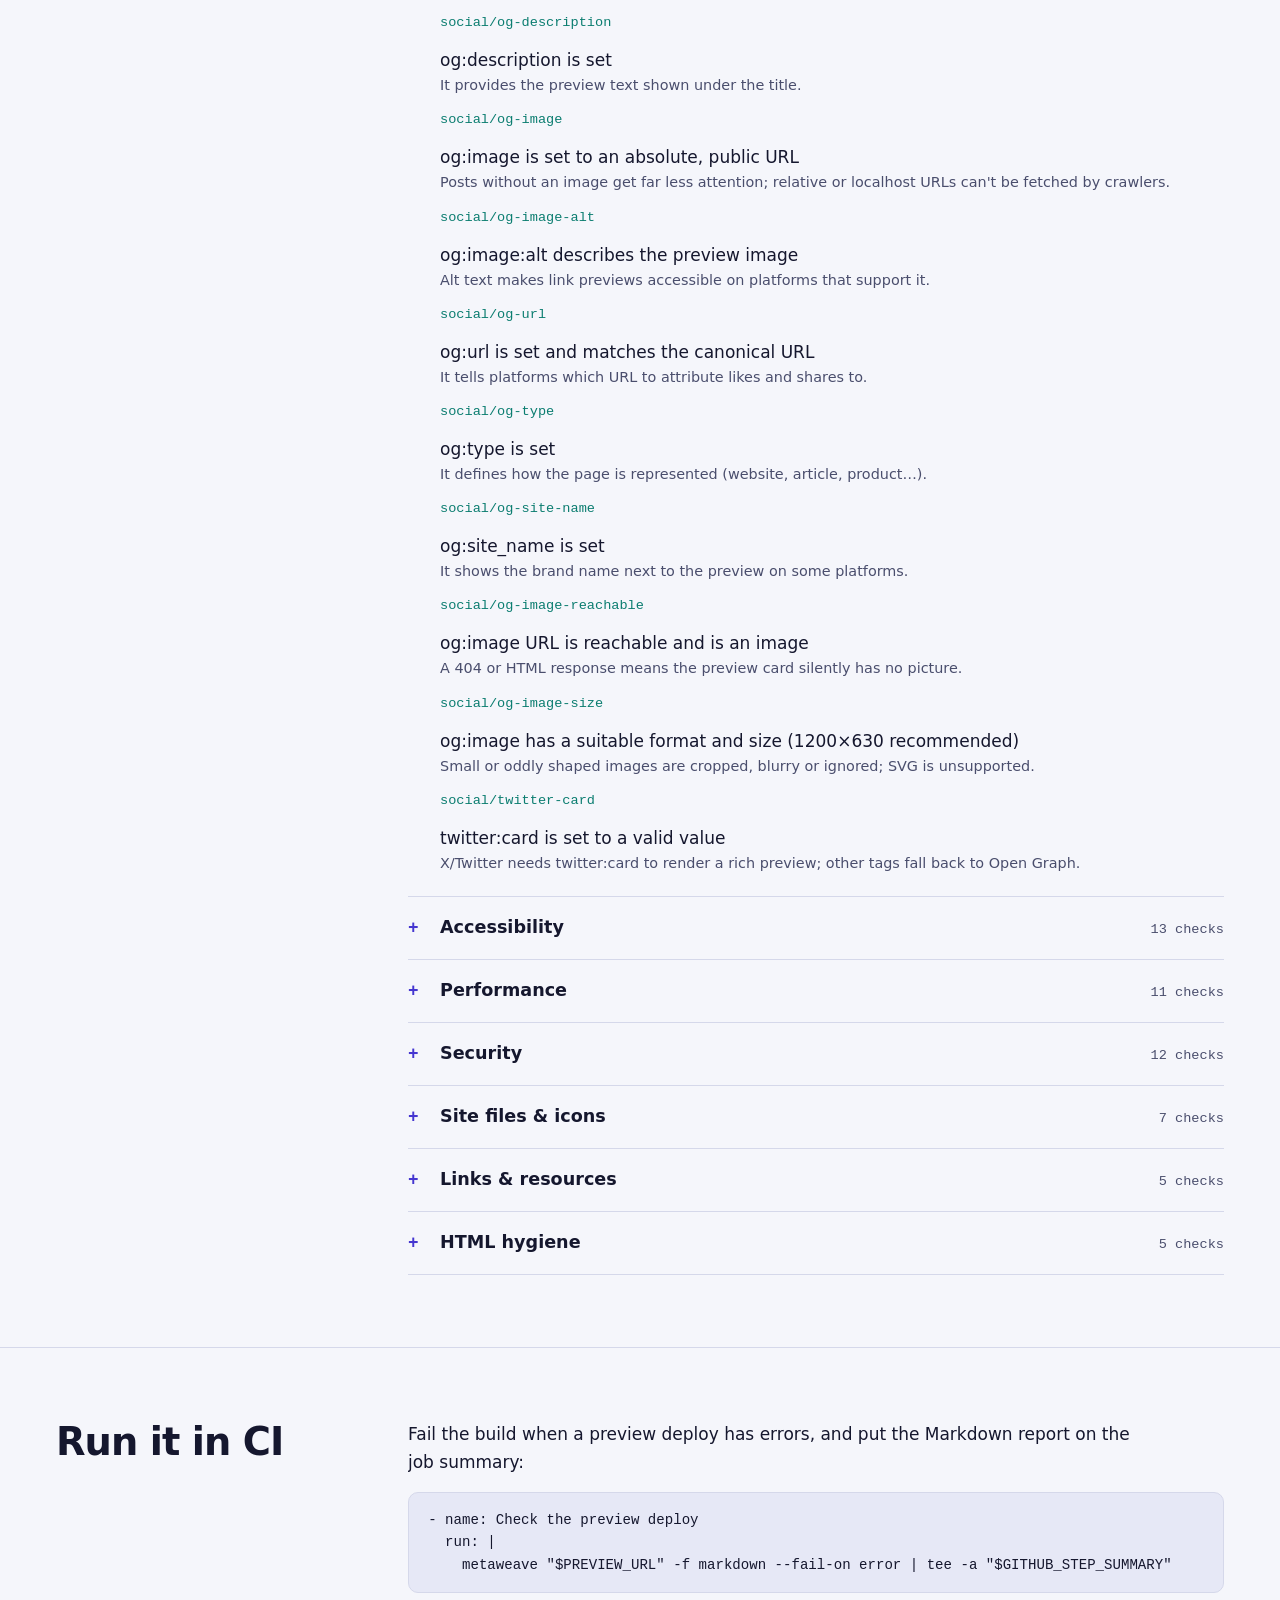
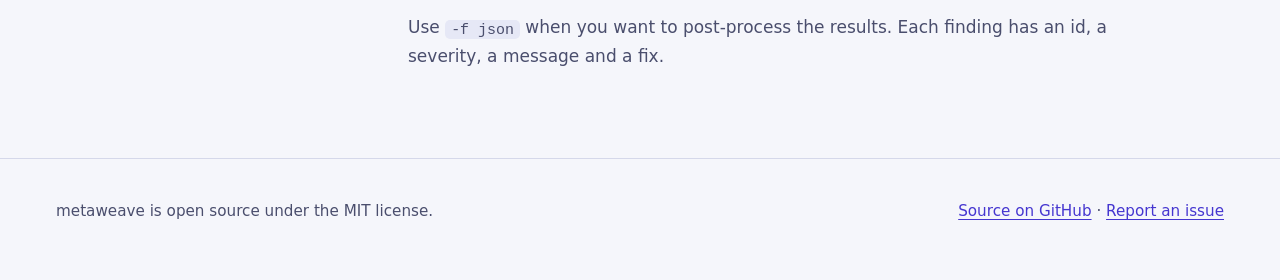
==== commit 6f757b24: "Fix mobile responsive issues" ====
--- a/docs/index.html
+++ b/docs/index.html
@@ -83,7 +83,7 @@
               stroke-linecap="round"
             />
           </svg>
-          metaweave
+          <span>metaweave</span>
         </a>
         <nav class="nav" aria-label="Sections">
           <a href="#install">Install</a>
@@ -189,7 +189,7 @@
           <div>
             <h2 id="install-h">Install</h2>
           </div>
-          <div>
+          <div class="pre-code-holder">
             <p>
               metaweave is a single binary written in Rust. You need
               <a href="https://rustup.rs">Rust 1.85 or newer</a>.
@@ -216,7 +216,7 @@
           <div>
             <h2 id="usage-h">Usage</h2>
           </div>
-          <div>
+          <div class="pre-code-holder">
             <pre
               class="code"
             ><code><span class="c"># check a live page, or your dev server (http is assumed for localhost)</span>
@@ -874,7 +874,7 @@
           <div>
             <h2 id="ci-h">Run it in CI</h2>
           </div>
-          <div>
+          <div class="pre-code-holder">
             <p>
               Fail the build when a preview deploy has errors, and put the
               Markdown report on the job summary:
--- a/docs/style.css
+++ b/docs/style.css
@@ -74,7 +74,7 @@
 }
 .skip:focus { top: 1rem; }
 
-.wrap { width: min(72rem, 100% - 2.5rem); margin-inline: auto; }
+.wrap { max-width: 1200px; width: 100%; padding-inline: 16px; margin-inline: auto; }
 
 /* ── header ─────────────────────────────────────────── */
 .site-header {
@@ -98,7 +98,7 @@
 .theme legend { position: absolute; width: 1px; height: 1px; overflow: hidden; clip-path: inset(50%); }
 .theme input { position: absolute; opacity: 0; width: 1px; height: 1px; }
 .theme label {
-  padding: 0.3rem 0.75rem; font-size: 0.85rem; font-weight: 500; cursor: pointer;
+  padding: 0.3rem 0.75rem; font-size: clamp(0.75rem, 2.5vw, 0.85rem); font-weight: 500; cursor: pointer;
   color: var(--ink-soft); user-select: none;
 }
 .theme label:hover { color: var(--ink); }
@@ -163,7 +163,8 @@
   background: var(--code-bg); border: 1px solid var(--line); border-radius: 10px;
   padding: 1rem 1.2rem; overflow-x: auto; font: 0.88rem/1.6 var(--mono); margin: 0 0 1.25rem; max-width: 100%;
 }
-pre.code code { background: none; padding: 0; font-size: inherit; }
+.pre-code-holder { overflow-x: auto; }
+pre.code code { background: none; padding: 0; font-size: inherit; overflow-x: auto; width: 100%; }
 pre.code .c { color: var(--ink-soft); }
 
 .table-scroll { overflow-x: auto; margin: 0 0 1.5rem; }
@@ -200,7 +201,15 @@
 @media (max-width: 40rem) {
   .nav { display: none; }
   .theme { margin-left: auto; }
-}
+  .cta { display: grid; text-align: center; }
+}
+
+@media (max-width: 400px) {
+  .brand span {
+    display: none;
+  }
+}
+
 @media print {
   .site-header, .skip { display: none; }
 }
